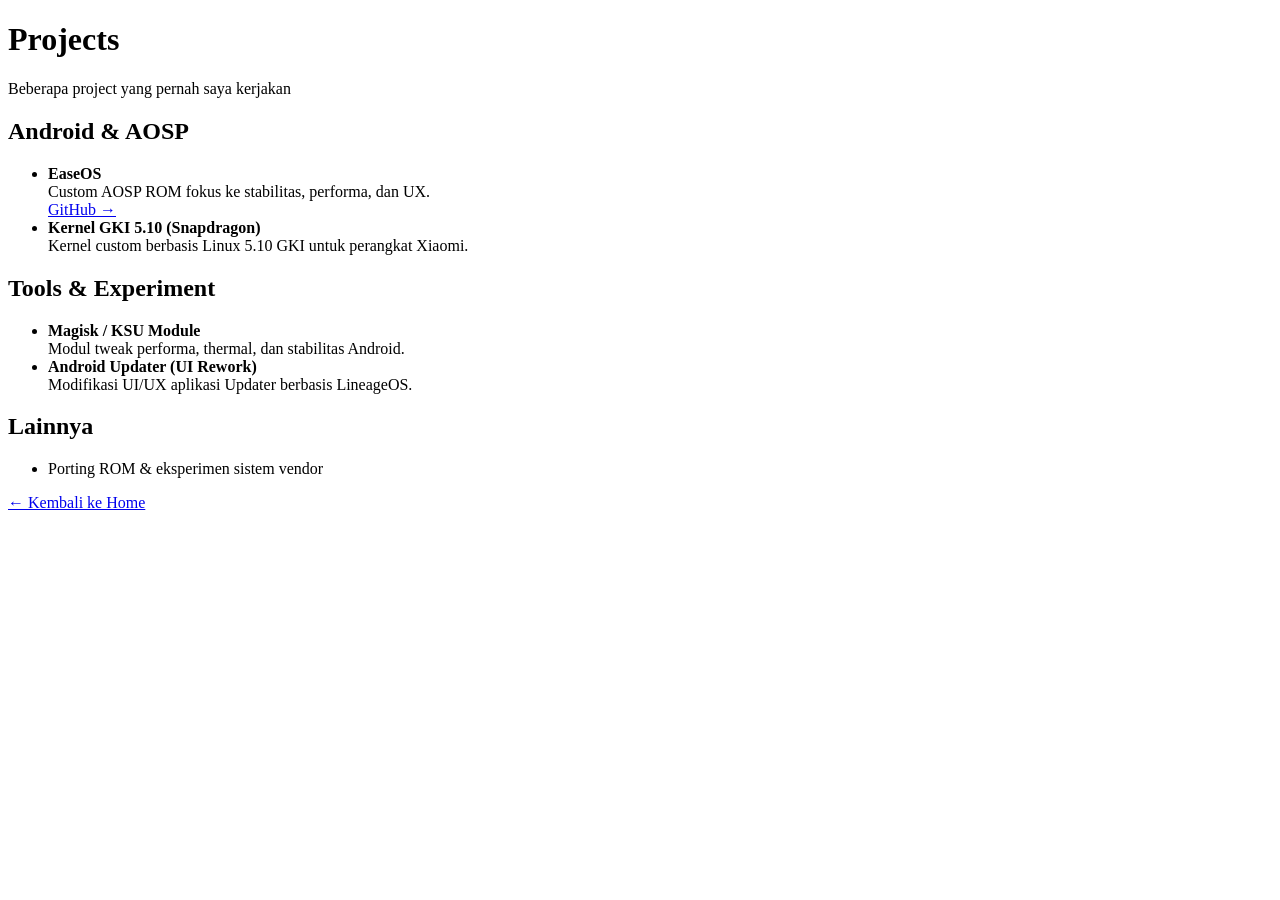
==== projects/index.html @ 83ba1178 "Web: Initial web Signed-off-by: FebriCahyaa <febricahya12345@gmail.com>" ====
<!DOCTYPE html>
<html lang="id">
<head>
  <meta charset="UTF-8">
  <title>Projects | Febri Cahya</title>
  <meta name="viewport" content="width=device-width, initial-scale=1">

  <!-- CSS utama -->
  <link rel="stylesheet" href="../assets/css/style.css">
</head>
<body>

<header>
  <h1>Projects</h1>
  <p>Beberapa project yang pernah saya kerjakan</p>
</header>

<section>
  <h2>Android & AOSP</h2>
  <ul>
    <li>
      <strong>EaseOS</strong><br>
      Custom AOSP ROM fokus ke stabilitas, performa, dan UX.
      <br>
      <a href="https://github.com/EaseOS-AOSP" target="_blank">GitHub →</a>
    </li>

    <li>
      <strong>Kernel GKI 5.10 (Snapdragon)</strong><br>
      Kernel custom berbasis Linux 5.10 GKI untuk perangkat Xiaomi.
    </li>
  </ul>
</section>

<section>
  <h2>Tools & Experiment</h2>
  <ul>
    <li>
      <strong>Magisk / KSU Module</strong><br>
      Modul tweak performa, thermal, dan stabilitas Android.
    </li>

    <li>
      <strong>Android Updater (UI Rework)</strong><br>
      Modifikasi UI/UX aplikasi Updater berbasis LineageOS.
    </li>
  </ul>
</section>

<section>
  <h2>Lainnya</h2>
  <ul>
    <li>
      Porting ROM & eksperimen sistem vendor
    </li>
  </ul>
</section>

<footer>
  <p><a href="../index.html">← Kembali ke Home</a></p>
</footer>

</body>
</html>
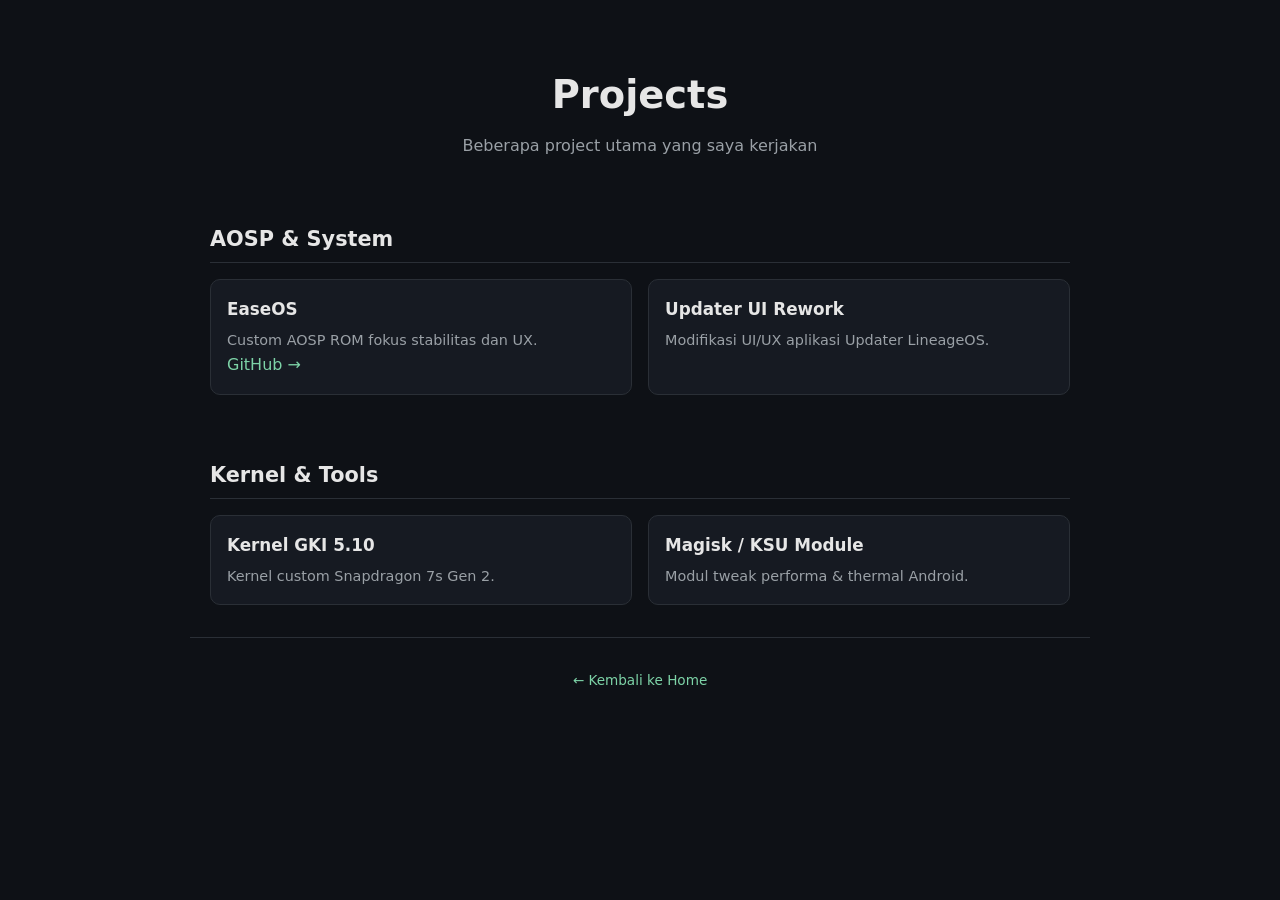
==== commit 6deae492: "feat(ui): add dark/light theme toggle and project cards Signed-off-by: FebriCahyaa <febricahya12345@" ====
--- a/projects/index.html
+++ b/projects/index.html
@@ -4,56 +4,46 @@
   <meta charset="UTF-8">
   <title>Projects | Febri Cahya</title>
   <meta name="viewport" content="width=device-width, initial-scale=1">
-
-  <!-- CSS utama -->
   <link rel="stylesheet" href="../assets/css/style.css">
 </head>
 <body>
 
 <header>
   <h1>Projects</h1>
-  <p>Beberapa project yang pernah saya kerjakan</p>
+  <p>Beberapa project utama yang saya kerjakan</p>
 </header>
 
 <section>
-  <h2>Android & AOSP</h2>
-  <ul>
-    <li>
-      <strong>EaseOS</strong><br>
-      Custom AOSP ROM fokus ke stabilitas, performa, dan UX.
-      <br>
+  <h2>AOSP & System</h2>
+
+  <div class="card-grid">
+    <div class="card">
+      <h3>EaseOS</h3>
+      <p>Custom AOSP ROM fokus stabilitas dan UX.</p>
       <a href="https://github.com/EaseOS-AOSP" target="_blank">GitHub →</a>
-    </li>
+    </div>
 
-    <li>
-      <strong>Kernel GKI 5.10 (Snapdragon)</strong><br>
-      Kernel custom berbasis Linux 5.10 GKI untuk perangkat Xiaomi.
-    </li>
-  </ul>
+    <div class="card">
+      <h3>Updater UI Rework</h3>
+      <p>Modifikasi UI/UX aplikasi Updater LineageOS.</p>
+    </div>
+  </div>
 </section>
 
 <section>
-  <h2>Tools & Experiment</h2>
-  <ul>
-    <li>
-      <strong>Magisk / KSU Module</strong><br>
-      Modul tweak performa, thermal, dan stabilitas Android.
-    </li>
+  <h2>Kernel & Tools</h2>
 
-    <li>
-      <strong>Android Updater (UI Rework)</strong><br>
-      Modifikasi UI/UX aplikasi Updater berbasis LineageOS.
-    </li>
-  </ul>
-</section>
+  <div class="card-grid">
+    <div class="card">
+      <h3>Kernel GKI 5.10</h3>
+      <p>Kernel custom Snapdragon 7s Gen 2.</p>
+    </div>
 
-<section>
-  <h2>Lainnya</h2>
-  <ul>
-    <li>
-      Porting ROM & eksperimen sistem vendor
-    </li>
-  </ul>
+    <div class="card">
+      <h3>Magisk / KSU Module</h3>
+      <p>Modul tweak performa & thermal Android.</p>
+    </div>
+  </div>
 </section>
 
 <footer>
--- a/assets/css/style.css
+++ b/assets/css/style.css
@@ -0,0 +1,117 @@
+:root {
+  --bg: #0e1116;
+  --text: #e6e6e6;
+  --muted: #9aa0a6;
+  --card: #161a22;
+  --border: #2a2f36;
+  --accent: #7dd3a7;
+}
+
+[data-theme="light"] {
+  --bg: #ffffff;
+  --text: #1a1a1a;
+  --muted: #555;
+  --card: #f5f5f5;
+  --border: #ddd;
+  --accent: #2f855a;
+}
+
+* {
+  margin: 0;
+  padding: 0;
+  box-sizing: border-box;
+}
+
+body {
+  font-family: system-ui, -apple-system, BlinkMacSystemFont, "Segoe UI",
+               Roboto, Ubuntu, sans-serif;
+  background: var(--bg);
+  color: var(--text);
+  line-height: 1.6;
+}
+
+a {
+  color: var(--accent);
+  text-decoration: none;
+}
+
+a:hover {
+  text-decoration: underline;
+}
+
+header, section, footer {
+  max-width: 900px;
+  margin: auto;
+  padding: 32px 20px;
+}
+
+header {
+  text-align: center;
+  padding-top: 64px;
+}
+
+header h1 {
+  font-size: 2.4rem;
+}
+
+header p {
+  color: #9aa0a6;
+  margin-top: 8px;
+}
+
+section h2 {
+  font-size: 1.3rem;
+  margin-bottom: 10px;
+  border-bottom: 1px solid #2a2f36;
+  padding-bottom: 6px;
+}
+
+section ul {
+  list-style: none;
+  margin-top: 12px;
+}
+
+section li {
+  margin-bottom: 12px;
+}
+
+footer {
+  text-align: center;
+  font-size: 0.85rem;
+  color: #777;
+  border-top: 1px solid #2a2f36;
+}
+.card-grid {
+  display: grid;
+  grid-template-columns: repeat(auto-fit, minmax(260px, 1fr));
+  gap: 16px;
+  margin-top: 16px;
+}
+
+.card {
+  background: var(--card);
+  border: 1px solid var(--border);
+  border-radius: 10px;
+  padding: 16px;
+}
+
+.card h3 {
+  margin-bottom: 6px;
+  font-size: 1.05rem;
+}
+
+.card p {
+  font-size: 0.9rem;
+  color: var(--muted);
+}
+#theme-toggle {
+  position: absolute;
+  top: 20px;
+  right: 20px;
+  background: none;
+  border: 1px solid var(--border);
+  color: var(--text);
+  padding: 6px 10px;
+  border-radius: 6px;
+  cursor: pointer;
+}
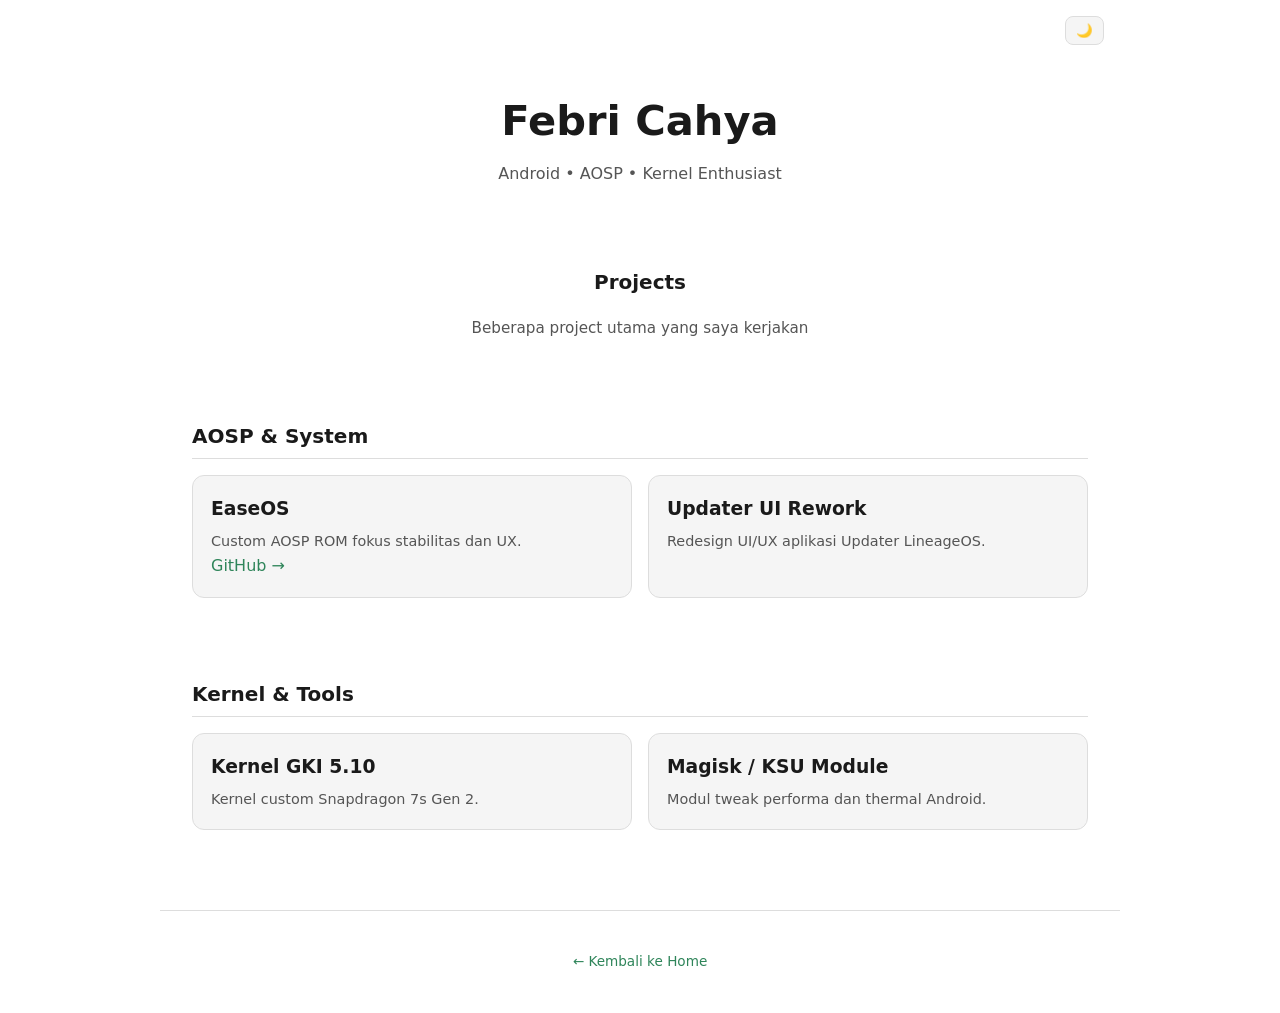
==== commit 0bc03d75: "feat(ui): unify home and projects layout with responsive design and smooth animations Signed-off-by:" ====
--- a/projects/index.html
+++ b/projects/index.html
@@ -8,14 +8,19 @@
 </head>
 <body>
 
-<header>
-  <h1>Projects</h1>
+<header class="site-header">
+  <h1>Febri Cahya</h1>
+  <p>Android • AOSP • Kernel Enthusiast</p>
+  <button id="theme-toggle" aria-label="Toggle theme">🌙</button>
+</header>
+
+<section class="page-title">
+  <h2>Projects</h2>
   <p>Beberapa project utama yang saya kerjakan</p>
-</header>
+</section>
 
 <section>
   <h2>AOSP & System</h2>
-
   <div class="card-grid">
     <div class="card">
       <h3>EaseOS</h3>
@@ -25,14 +30,13 @@
 
     <div class="card">
       <h3>Updater UI Rework</h3>
-      <p>Modifikasi UI/UX aplikasi Updater LineageOS.</p>
+      <p>Redesign UI/UX aplikasi Updater LineageOS.</p>
     </div>
   </div>
 </section>
 
 <section>
   <h2>Kernel & Tools</h2>
-
   <div class="card-grid">
     <div class="card">
       <h3>Kernel GKI 5.10</h3>
@@ -41,14 +45,15 @@
 
     <div class="card">
       <h3>Magisk / KSU Module</h3>
-      <p>Modul tweak performa & thermal Android.</p>
+      <p>Modul tweak performa dan thermal Android.</p>
     </div>
   </div>
 </section>
 
-<footer>
+<footer class="site-footer">
   <p><a href="../index.html">← Kembali ke Home</a></p>
 </footer>
 
+<script src="../assets/js/main.js"></script>
 </body>
 </html>
--- a/assets/css/style.css
+++ b/assets/css/style.css
@@ -24,7 +24,7 @@
 
 body {
   font-family: system-ui, -apple-system, BlinkMacSystemFont, "Segoe UI",
-               Roboto, Ubuntu, sans-serif;
+    Roboto, Ubuntu, sans-serif;
   background: var(--bg);
   color: var(--text);
   line-height: 1.6;
@@ -33,54 +33,76 @@
 a {
   color: var(--accent);
   text-decoration: none;
+  transition: opacity 0.15s ease;
 }
 
 a:hover {
-  text-decoration: underline;
+  opacity: 0.85;
 }
 
 header, section, footer {
-  max-width: 900px;
+  max-width: 960px;
   margin: auto;
-  padding: 32px 20px;
+  padding: clamp(20px, 4vw, 40px) clamp(16px, 5vw, 32px);
 }
 
-header {
+.site-header {
   text-align: center;
-  padding-top: 64px;
+  padding-top: clamp(56px, 10vw, 88px);
+  position: relative;
 }
 
-header h1 {
-  font-size: 2.4rem;
+.site-header h1 {
+  font-size: clamp(1.9rem, 5vw, 2.6rem);
 }
 
-header p {
-  color: #9aa0a6;
-  margin-top: 8px;
+.site-header p {
+  color: var(--muted);
+  margin-top: 6px;
+}
+
+#theme-toggle {
+  position: fixed;
+  top: 16px;
+  right: 16px;
+  background: var(--card);
+  border: 1px solid var(--border);
+  color: var(--text);
+  padding: 6px 10px;
+  border-radius: 8px;
+  cursor: pointer;
+  z-index: 100;
 }
 
 section h2 {
-  font-size: 1.3rem;
-  margin-bottom: 10px;
-  border-bottom: 1px solid #2a2f36;
+  font-size: 1.25rem;
+  margin-bottom: 12px;
+  border-bottom: 1px solid var(--border);
   padding-bottom: 6px;
 }
 
-section ul {
+.page-title {
+  text-align: center;
+}
+
+.page-title h2 {
+  border: none;
+}
+
+.page-title p {
+  color: var(--muted);
+  font-size: 0.95rem;
+}
+
+ul {
   list-style: none;
   margin-top: 12px;
 }
 
-section li {
-  margin-bottom: 12px;
+li {
+  margin-bottom: 10px;
 }
 
-footer {
-  text-align: center;
-  font-size: 0.85rem;
-  color: #777;
-  border-top: 1px solid #2a2f36;
-}
 .card-grid {
   display: grid;
   grid-template-columns: repeat(auto-fit, minmax(260px, 1fr));
@@ -91,27 +113,48 @@
 .card {
   background: var(--card);
   border: 1px solid var(--border);
-  border-radius: 10px;
-  padding: 16px;
+  border-radius: 12px;
+  padding: 18px;
+  animation: fadeUp 0.5s ease both;
 }
 
 .card h3 {
   margin-bottom: 6px;
-  font-size: 1.05rem;
 }
 
 .card p {
+  color: var(--muted);
   font-size: 0.9rem;
+}
+
+.site-footer {
+  text-align: center;
+  font-size: 0.85rem;
   color: var(--muted);
+  border-top: 1px solid var(--border);
+  margin-top: 40px;
 }
-#theme-toggle {
-  position: absolute;
-  top: 20px;
-  right: 20px;
-  background: none;
-  border: 1px solid var(--border);
-  color: var(--text);
-  padding: 6px 10px;
-  border-radius: 6px;
-  cursor: pointer;
+
+/* Animations */
+@keyframes fadeUp {
+  from {
+    opacity: 0;
+    transform: translateY(12px);
+  }
+  to {
+    opacity: 1;
+    transform: translateY(0);
+  }
 }
+
+header, section, footer {
+  animation: fadeUp 0.6s ease both;
+}
+
+/* Accessibility */
+@media (prefers-reduced-motion: reduce) {
+  * {
+    animation: none !important;
+    transition: none !important;
+  }
+}
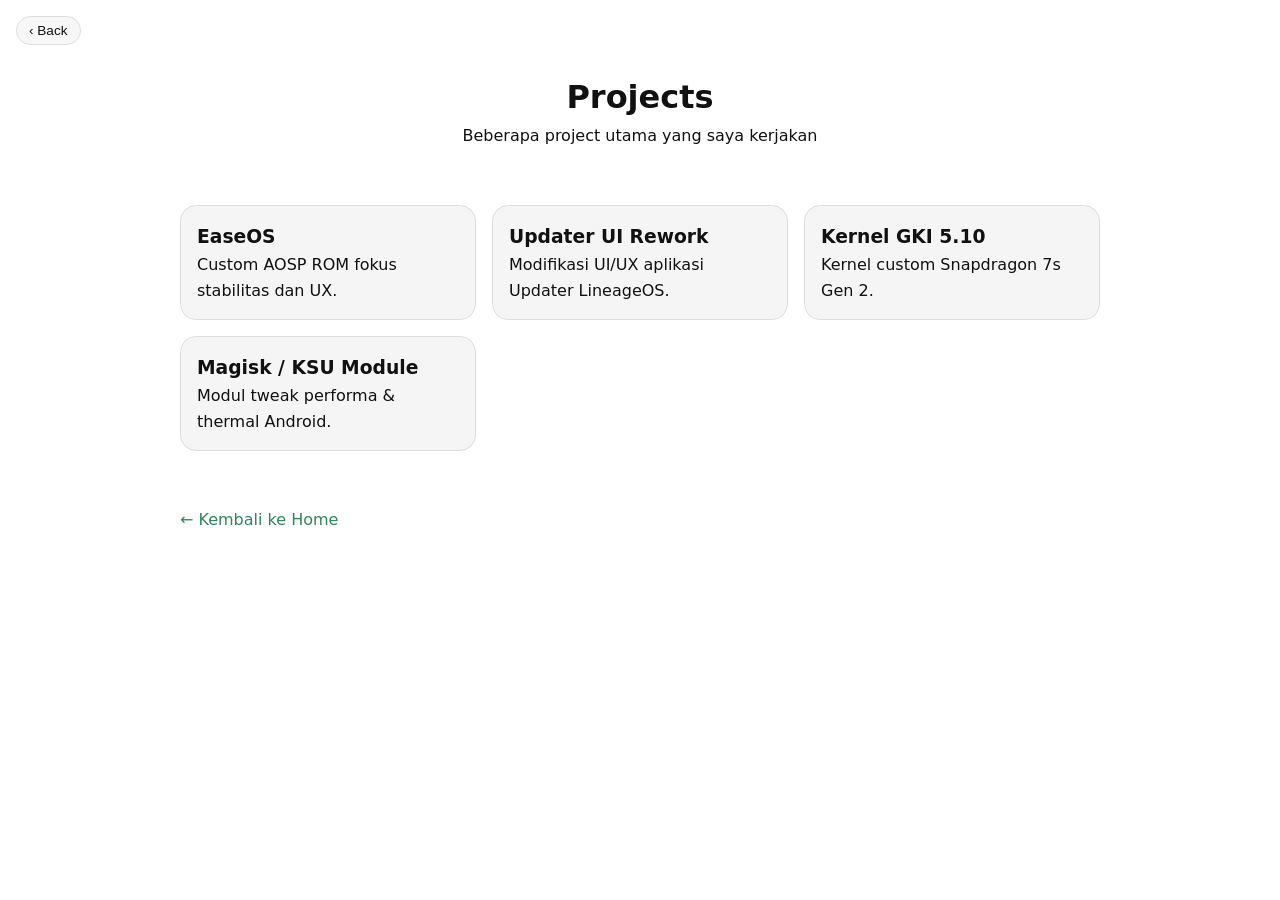
==== commit 756741ff: "feat(ui): add iOS-style navigation, animations, and responsive portfolio layout Signed-off-by: Febri" ====
--- a/projects/index.html
+++ b/projects/index.html
@@ -4,54 +4,51 @@
   <meta charset="UTF-8">
   <title>Projects | Febri Cahya</title>
   <meta name="viewport" content="width=device-width, initial-scale=1">
+  <meta name="color-scheme" content="dark light">
   <link rel="stylesheet" href="../assets/css/style.css">
 </head>
 <body>
 
-<header class="site-header">
-  <h1>Febri Cahya</h1>
-  <p>Android • AOSP • Kernel Enthusiast</p>
-  <button id="theme-toggle" aria-label="Toggle theme">🌙</button>
+<!-- iOS-style Back Button (Projects only) -->
+<button id="back-button" aria-label="Back">
+  ‹ Back
+</button>
+
+<header>
+  <h1>Projects</h1>
+  <p>Beberapa project utama yang saya kerjakan</p>
 </header>
 
-<section class="page-title">
-  <h2>Projects</h2>
-  <p>Beberapa project utama yang saya kerjakan</p>
-</section>
+<section>
+  <div class="card-grid">
 
-<section>
-  <h2>AOSP & System</h2>
-  <div class="card-grid">
-    <div class="card">
+    <div class="card" data-project="easeos">
       <h3>EaseOS</h3>
       <p>Custom AOSP ROM fokus stabilitas dan UX.</p>
-      <a href="https://github.com/EaseOS-AOSP" target="_blank">GitHub →</a>
     </div>
 
-    <div class="card">
+    <div class="card" data-project="updater">
       <h3>Updater UI Rework</h3>
-      <p>Redesign UI/UX aplikasi Updater LineageOS.</p>
+      <p>Modifikasi UI/UX aplikasi Updater LineageOS.</p>
     </div>
-  </div>
-</section>
 
-<section>
-  <h2>Kernel & Tools</h2>
-  <div class="card-grid">
-    <div class="card">
+    <div class="card" data-project="kernel">
       <h3>Kernel GKI 5.10</h3>
       <p>Kernel custom Snapdragon 7s Gen 2.</p>
     </div>
 
-    <div class="card">
+    <div class="card" data-project="module">
       <h3>Magisk / KSU Module</h3>
-      <p>Modul tweak performa dan thermal Android.</p>
+      <p>Modul tweak performa & thermal Android.</p>
     </div>
+
   </div>
 </section>
 
-<footer class="site-footer">
-  <p><a href="../index.html">← Kembali ke Home</a></p>
+<footer>
+  <p>
+    <a href="../index.html">← Kembali ke Home</a>
+  </p>
 </footer>
 
 <script src="../assets/js/main.js"></script>
--- a/assets/css/style.css
+++ b/assets/css/style.css
@@ -1,160 +1,103 @@
 :root {
-  --bg: #0e1116;
-  --text: #e6e6e6;
-  --muted: #9aa0a6;
-  --card: #161a22;
-  --border: #2a2f36;
-  --accent: #7dd3a7;
+  --bg:#0e1116;
+  --text:#e6e6e6;
+  --muted:#9aa0a6;
+  --card:#161a22;
+  --border:#2a2f36;
+  --accent:#7dd3a7;
 }
 
 [data-theme="light"] {
-  --bg: #ffffff;
-  --text: #1a1a1a;
-  --muted: #555;
-  --card: #f5f5f5;
-  --border: #ddd;
-  --accent: #2f855a;
+  --bg:#fff;
+  --text:#111;
+  --muted:#555;
+  --card:#f5f5f5;
+  --border:#ddd;
+  --accent:#2f855a;
 }
 
-* {
-  margin: 0;
-  padding: 0;
-  box-sizing: border-box;
-}
+* { box-sizing:border-box; margin:0; padding:0 }
 
 body {
-  font-family: system-ui, -apple-system, BlinkMacSystemFont, "Segoe UI",
-    Roboto, Ubuntu, sans-serif;
+  font-family: system-ui, -apple-system, BlinkMacSystemFont;
   background: var(--bg);
   color: var(--text);
   line-height: 1.6;
+  animation: pageIn .35s cubic-bezier(.2,.8,.2,1);
 }
 
-a {
-  color: var(--accent);
-  text-decoration: none;
-  transition: opacity 0.15s ease;
-}
-
-a:hover {
-  opacity: 0.85;
+@keyframes pageIn {
+  from { opacity:0; transform: translateY(14px); }
+  to   { opacity:1; transform:none; }
 }
 
 header, section, footer {
   max-width: 960px;
   margin: auto;
-  padding: clamp(20px, 4vw, 40px) clamp(16px, 5vw, 32px);
+  padding: 28px 20px;
 }
 
-.site-header {
+header {
   text-align: center;
-  padding-top: clamp(56px, 10vw, 88px);
-  position: relative;
-}
-
-.site-header h1 {
-  font-size: clamp(1.9rem, 5vw, 2.6rem);
-}
-
-.site-header p {
-  color: var(--muted);
-  margin-top: 6px;
-}
-
-#theme-toggle {
-  position: fixed;
-  top: 16px;
-  right: 16px;
-  background: var(--card);
-  border: 1px solid var(--border);
-  color: var(--text);
-  padding: 6px 10px;
-  border-radius: 8px;
-  cursor: pointer;
-  z-index: 100;
-}
-
-section h2 {
-  font-size: 1.25rem;
-  margin-bottom: 12px;
-  border-bottom: 1px solid var(--border);
-  padding-bottom: 6px;
-}
-
-.page-title {
-  text-align: center;
-}
-
-.page-title h2 {
-  border: none;
-}
-
-.page-title p {
-  color: var(--muted);
-  font-size: 0.95rem;
-}
-
-ul {
-  list-style: none;
-  margin-top: 12px;
-}
-
-li {
-  margin-bottom: 10px;
+  padding-top: 72px;
 }
 
 .card-grid {
   display: grid;
-  grid-template-columns: repeat(auto-fit, minmax(260px, 1fr));
+  grid-template-columns: repeat(auto-fit, minmax(240px,1fr));
   gap: 16px;
-  margin-top: 16px;
 }
 
 .card {
   background: var(--card);
   border: 1px solid var(--border);
-  border-radius: 12px;
-  padding: 18px;
-  animation: fadeUp 0.5s ease both;
+  border-radius: 16px;
+  padding: 16px;
+  cursor: pointer;
+  will-change: transform;
+  transition:
+    transform .18s cubic-bezier(.2,.8,.2,1),
+    box-shadow .18s cubic-bezier(.2,.8,.2,1);
 }
 
-.card h3 {
-  margin-bottom: 6px;
+.card:active {
+  transform: scale(.96);
+  box-shadow: 0 14px 34px rgba(0,0,0,.28);
 }
 
-.card p {
-  color: var(--muted);
-  font-size: 0.9rem;
+a { color: var(--accent); text-decoration:none }
+
+/* ===== iOS Back Button ===== */
+#back-button {
+  position: fixed;
+  top: 16px;
+  left: 16px;
+  background: color-mix(in srgb, var(--card) 75%, transparent);
+  backdrop-filter: blur(14px);
+  border: 1px solid var(--border);
+  border-radius: 999px;
+  padding: 6px 12px;
+  font-size: .85rem;
+  color: var(--text);
+  opacity: 0;
+  pointer-events: none;
+  transition: opacity .2s ease, transform .2s ease;
+  z-index: 50;
 }
 
-.site-footer {
-  text-align: center;
-  font-size: 0.85rem;
-  color: var(--muted);
-  border-top: 1px solid var(--border);
-  margin-top: 40px;
+#back-button.show {
+  opacity: 1;
+  pointer-events: auto;
 }
 
-/* Animations */
-@keyframes fadeUp {
-  from {
-    opacity: 0;
-    transform: translateY(12px);
-  }
-  to {
-    opacity: 1;
-    transform: translateY(0);
-  }
+/* ===== Loading Progress Bar ===== */
+#progress {
+  position: fixed;
+  top: 0;
+  left: 0;
+  height: 2px;
+  width: 0%;
+  background: var(--accent);
+  z-index: 100;
+  transition: width .25s ease;
 }
-
-header, section, footer {
-  animation: fadeUp 0.6s ease both;
-}
-
-/* Accessibility */
-@media (prefers-reduced-motion: reduce) {
-  * {
-    animation: none !important;
-    transition: none !important;
-  }
-}
